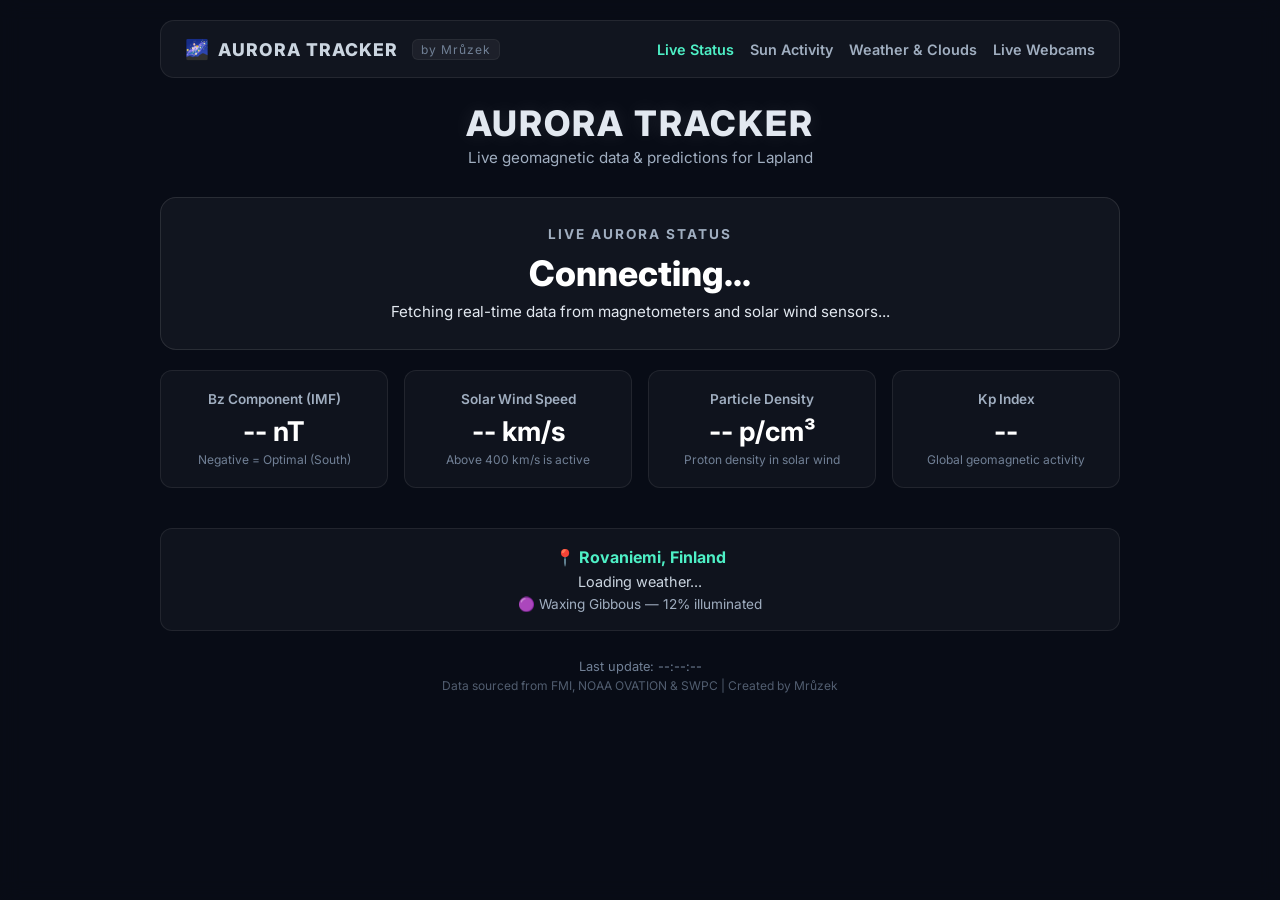
==== index.html @ f9a420ab "Add files via upload" ====
<!DOCTYPE html>
<html lang="en">
<head>
    <meta charset="UTF-8">
    <meta name="viewport" content="width=device-width, initial-scale=1.0">
    <title>Aurora Tracker | Lapland Live & Forecast</title>
    <link rel="stylesheet" href="style.css">
    <link rel="preconnect" href="https://fonts.googleapis.com">
    <link rel="preconnect" href="https://fonts.gstatic.com" crossorigin>
    <link href="https://fonts.googleapis.com/css2?family=Inter:wght@300;400;600;800&display=swap" rel="stylesheet">
</head>
<body>
    <div class="background-overlay"></div>

    <div class="app-layout">
        <nav class="navbar">
            <div class="brand">
                <span class="logo-icon">🌌</span> 
                <span>AURORA TRACKER</span>
                <span class="author-tag">by Mrůzek</span>
            </div>
            <ul class="nav-links">
                <li class="active" id="nav-aurora"><a href="#" onclick="showSection(event, 'aurora')">Live Status</a></li>
                <li id="nav-forecast"><a href="#" onclick="showSection(event, 'forecast')">Sun Activity</a></li>
                <li id="nav-weather"><a href="#" onclick="showSection(event, 'weather')">Weather & Clouds</a></li>
                <li id="nav-cameras"><a href="#" onclick="showSection(event, 'cameras')">Live Webcams</a></li>
            </ul>
        </nav>

        <main class="container">
            <!-- SECTION 1: LIVE AURORA STATUS -->
            <section id="aurora" class="page-section active">
                <header class="header">
                    <h1>AURORA TRACKER</h1>
                    <p class="subtitle">Live geomagnetic data & predictions for Lapland</p>
                </header>

                <div class="status-card" id="statusCard">
                    <h2>LIVE AURORA STATUS</h2>
                    <div class="activity-level" id="activityLevel">Connecting...</div>
                    <p class="activity-desc" id="activityDesc">Fetching real-time data from magnetometers and solar wind sensors...</p>
                </div>

                <div class="metrics-grid">
                    <div class="metric-card">
                        <h3>Bz Component (IMF)</h3>
                        <div class="value" id="bzVal">-- nT</div>
                        <span class="subtext">Negative = Optimal (South)</span>
                    </div>

                    <div class="metric-card">
                        <h3>Solar Wind Speed</h3>
                        <div class="value" id="speedVal">-- km/s</div>
                        <span class="subtext">Above 400 km/s is active</span>
                    </div>

                    <div class="metric-card">
                        <h3>Particle Density</h3>
                        <div class="value" id="densityVal">-- p/cm³</div>
                        <span class="subtext">Proton density in solar wind</span>
                    </div>

                    <div class="metric-card">
                        <h3>Kp Index</h3>
                        <div class="value" id="kpVal">--</div>
                        <span class="subtext">Global geomagnetic activity</span>
                    </div>
                </div>

                <!-- Weather & Moon widget -->
                <div class="location-widget" id="locationWidget" style="margin-top: 20px; background: rgba(255, 255, 255, 0.03); border: 1px solid rgba(255, 255, 255, 0.08); border-radius: 12px; padding: 18px; text-align: center;">
                    <div class="location-title" style="font-weight: 700; color: #4ef0c6; margin-bottom: 6px;">📍 Rovaniemi, Finland</div>
                    <div class="location-details" id="weatherInfo" style="font-size: 0.9rem; color: #cbd5e0;">Loading weather...</div>
                    <div class="moon-details" id="moonInfo" style="font-size: 0.85rem; color: #a0aec0; margin-top: 6px;">Calculating moon phase...</div>
                </div>
            </section>

            <!-- SECTION 2: SUN ACTIVITY & OVATION MAP -->
            <section id="forecast" class="page-section">
                <header class="header">
                    <h1>SUN ACTIVITY & AURORA OVAL</h1>
                    <p class="subtitle">Solar imagery and real-time auroral oval model</p>
                </header>

                <div class="forecast-card">
                    <h3>Short-Term Oval Model (30–90 Min Lead Time)</h3>
                    <p class="card-desc">Real-time auroral oval position provided by NOAA SWPC OVATION Model.</p>
                    <div class="map-container">
                        <img id="ovalMap" src="https://services.swpc.noaa.gov/images/animations/ovation/north/latest.jpg" alt="NOAA Ovation Northern Hemisphere Map" />
                    </div>
                </div>

                <div class="forecast-card" style="margin-top: 20px;">
                    <h3>Sunspot Regions (Active Areas SUVI 171)</h3>
                    <p class="card-desc">Active sunspot regions on the solar disc.</p>
                    <div class="map-container">
                        <img id="sunspotsImg" src="https://services.swpc.noaa.gov/images/animations/suvi/primary/171/latest.png" alt="Sunspot Regions" />
                    </div>
                </div>

                <div class="forecast-card" style="margin-top: 20px;">
                    <h3>Coronal Holes (GOES SUVI 195Å)</h3>
                    <p class="card-desc">Coronal holes streaming high-speed solar wind towards Earth.</p>
                    <div class="map-container">
                        <img id="coronalHolesImg" src="https://services.swpc.noaa.gov/images/animations/suvi/primary/195/latest.png" alt="Coronal Holes" />
                    </div>
                </div>
            </section>

            <!-- SECTION 3: WEATHER & CLOUDS -->
            <section id="weather" class="page-section">
                <header class="header">
                    <h1>WEATHER & CLOUD COVER</h1>
                    <p class="subtitle">Local sky visibility conditions & live cloud radar</p>
                </header>

                <div class="weather-grid">
                    <div class="metric-card large">
                        <h3>Cloud Coverage</h3>
                        <div class="value" id="cloudVal">-- %</div>
                        <span class="subtext">Clear skies required to view Northern Lights</span>
                    </div>
                    <div class="metric-card">
                        <h3>Temperature</h3>
                        <div class="value" id="tempVal">-- °C</div>
                        <span class="subtext">Ground temperature</span>
                    </div>
                    <div class="metric-card">
                        <h3>Dew Point</h3>
                        <div class="value" id="dewVal">-- °C</div>
                        <span class="subtext">Lens fogging indicator</span>
                    </div>
                </div>

                <!-- Hourly Weather Forecast -->
                <div class="forecast-card" style="margin-top: 20px;">
                    <h3 id="yrLocationTitle">Hourly forecast for your location</h3>
                    <p class="card-desc">Detailed meteorological forecast based on your current GPS position</p>
                    <div id="yrIframe" style="background: rgba(9, 13, 22, 0.6); border-radius: 10px; padding: 10px; min-height: 120px;">
                        <div class="loading-text">Loading hourly forecast...</div>
                    </div>
                </div>

                <!-- Windy Cloud Map -->
                <div class="satellite-card" style="margin-top: 20px;">
                    <h3>Live Cloud Radar (Windy)</h3>
                    <p class="card-desc" style="margin-bottom: 12px;">Real-time satellite cloud cover layer</p>
                    
                    <div class="iframe-container">
                        <iframe src="https://embed.windy.com/embed2.html?lat=66.5039&lon=25.7294&zoom=6&level=surface&overlay=clouds&product=ecmwf&menu=&message=&marker=&calendar=now&pressure=&type=map&location=coordinates&detail=&metricWind=default&metricTemp=default" title="Windy Cloud Radar" frameborder="0"></iframe>
                    </div>

                    <div class="windy-tip" style="background: rgba(255, 255, 255, 0.03); border: 1px solid rgba(255, 255, 255, 0.08); border-radius: 8px; padding: 14px; margin-top: 12px; font-size: 0.85rem; text-align: left; color: #e2e8f0;">
                        <strong>Color meaning:</strong><br>
                        ☀️ Brown / orange → clear sky (best for aurora)<br>
                        🌥️ Light gray → partly cloudy<br>
                        🌧️ Dark gray → thick low clouds
                    </div>
                </div>
            </section>

            <!-- SECTION 4: LIVE WEBCAMS -->
            <section id="cameras" class="page-section">
                <header class="header">
                    <h1>LIVE AURORA WEBCAM</h1>
                    <p class="subtitle">Watch live night sky streams from Lapland</p>
                </header>

                <div class="webcam-card main-cam-card" style="text-align: center; padding: 40px 20px;">
                    <h3>Apukka Resort Live Sky Stream</h3>
                    <p class="card-desc" style="margin: 12px 0 24px 0; color: #a0aec0;">YouTube restricts direct embedding for this live stream. Click below to watch the live feed directly on YouTube:</p>
                    
                    <a href="https://www.youtube.com/watch?v=wT8Zhh9MBEE" target="_blank" rel="noopener noreferrer" class="cam-btn" style="display: inline-block; background: #4ef0c6; color: #090d16; font-weight: 700; font-size: 1rem; padding: 14px 32px; border-radius: 10px; text-decoration: none; box-shadow: 0 0 20px rgba(78, 240, 198, 0.3);">
                        ▶ Watch Live Stream on YouTube ↗
                    </a>
                </div>

                <div class="forecast-card hub-card" style="margin-top: 20px;">
                    <h3>Want to explore more live camera angles?</h3>
                    <p class="card-desc">Check out all live webcams across Rovaniemi, Levi, Saariselkä, Kilpisjärvi and Tromsø.</p>
                    <a href="https://www.aurorawebcams.com/" target="_blank" rel="noopener noreferrer" class="cam-btn">
                        Open AuroraWebcams.com ↗
                    </a>
                </div>
            </section>

            <footer class="footer">
                <p>Last update: <span id="lastUpdate">--:--:--</span></p>
                <p class="source">Data sourced from FMI, NOAA OVATION & SWPC | Created by Mrůzek</p>
            </footer>
        </main>
    </div>

    <script src="script.js"></script>
</body>
</html>
---- style.css ----
* {
    box-sizing: border-box;
    margin: 0;
    padding: 0;
    font-family: 'Inter', sans-serif;
}

body {
    background: #090d16 url('Revontulet vuorten yllär.png') no-repeat center center fixed;
    background-size: cover;
    color: #ffffff;
    min-height: 100vh;
}

.background-overlay {
    position: fixed;
    top: 0;
    left: 0;
    width: 100%;
    height: 100%;
    background: rgba(9, 13, 22, 0.82);
    backdrop-filter: blur(10px);
    z-index: 1;
}

.app-layout {
    position: relative;
    z-index: 2;
    max-width: 1000px;
    margin: 0 auto;
    padding: 20px;
}

.navbar {
    display: flex;
    justify-content: space-between;
    align-items: center;
    padding: 16px 24px;
    background: rgba(255, 255, 255, 0.04);
    border: 1px solid rgba(255, 255, 255, 0.08);
    border-radius: 14px;
    margin-bottom: 24px;
    flex-wrap: wrap;
    gap: 12px;
}

.brand {
    display: flex;
    align-items: center;
    gap: 8px;
    font-weight: 800;
    font-size: 1.1rem;
    letter-spacing: 1px;
    color: #cbd5e0;
}

.logo-icon {
    font-size: 1.2rem;
}

.author-tag {
    font-size: 0.75rem;
    font-weight: 400;
    color: #718096;
    background: rgba(255, 255, 255, 0.05);
    padding: 2px 8px;
    border-radius: 6px;
    border: 1px solid rgba(255, 255, 255, 0.05);
    margin-left: 6px;
}

.nav-links {
    display: flex;
    list-style: none;
    gap: 16px;
}

.nav-links a {
    color: #a0aec0;
    text-decoration: none;
    font-size: 0.9rem;
    font-weight: 600;
    transition: color 0.2s;
}

.nav-links li.active a, .nav-links a:hover {
    color: #4ef0c6;
}

.page-section {
    display: none;
    flex-direction: column;
    gap: 20px;
}

.page-section.active {
    display: flex;
}

.header {
    text-align: center;
    margin-bottom: 10px;
}

.header h1 {
    font-size: 2.2rem;
    font-weight: 800;
    letter-spacing: 2px;
    color: #e2e8f0;
    text-shadow: 0 0 20px rgba(255, 255, 255, 0.1);
}

.subtitle {
    color: #a0aec0;
    font-size: 0.95rem;
    margin-top: 4px;
}

.status-card {
    background: rgba(255, 255, 255, 0.04);
    border: 1px solid rgba(255, 255, 255, 0.1);
    border-radius: 16px;
    padding: 28px;
    text-align: center;
    transition: all 0.3s ease;
}

.status-card h2 {
    font-size: 0.85rem;
    letter-spacing: 2px;
    color: #a0aec0;
    margin-bottom: 10px;
}

.activity-level {
    font-size: 2.2rem;
    font-weight: 800;
    margin-bottom: 8px;
}

.activity-desc {
    font-size: 0.95rem;
    color: #e2e8f0;
}

.status-quiet { border-color: #718096 !important; color: #cbd5e0; box-shadow: none; }
.status-good { border-color: #48bb78 !important; color: #48bb78; box-shadow: 0 0 20px rgba(72, 187, 120, 0.2); }
.status-better { border-color: #ecc94b !important; color: #ecc94b; box-shadow: 0 0 20px rgba(236, 201, 75, 0.25); }
.status-masakr { border-color: #f56565 !important; color: #f56565; box-shadow: 0 0 30px rgba(245, 101, 101, 0.4); }

.metrics-grid, .weather-grid {
    display: grid;
    grid-template-columns: repeat(auto-fit, minmax(180px, 1fr));
    gap: 16px;
}

.metric-card, .webcam-card, .satellite-card, .forecast-card {
    background: rgba(255, 255, 255, 0.03);
    border: 1px solid rgba(255, 255, 255, 0.08);
    border-radius: 12px;
    padding: 20px;
    text-align: center;
}

.metric-card.large {
    grid-column: span 2;
}

.metric-card h3, .webcam-card h3, .satellite-card h3, .forecast-card h3 {
    font-size: 0.85rem;
    color: #a0aec0;
    font-weight: 600;
    margin-bottom: 8px;
}

.webcam-card h3 {
    color: #4ef0c6;
    font-size: 1.15rem;
}

.metric-card .value {
    font-size: 1.7rem;
    font-weight: 700;
    color: #ffffff;
    margin-bottom: 4px;
}

.metric-card .subtext {
    font-size: 0.75rem;
    color: #718096;
    display: block;
}

.forecast-card h3 {
    font-size: 1.1rem;
    color: #4ef0c6;
}

.card-desc {
    font-size: 0.85rem;
    color: #a0aec0;
    margin-bottom: 12px;
}

.map-container {
    width: 100%;
    max-width: 520px;
    margin: 0 auto;
    border-radius: 12px;
    overflow: hidden;
    border: 1px solid rgba(255, 255, 255, 0.1);
}

.map-container img {
    width: 100%;
    height: auto;
    display: block;
}

.loading-text {
    color: #718096;
    font-size: 0.9rem;
    grid-column: 1 / -1;
    padding: 20px;
    text-align: center;
}

.main-cam-card {
    padding: 24px;
}

.video-container.large-video {
    position: relative;
    width: 100%;
    padding-bottom: 56.25%;
    height: 0;
    overflow: hidden;
    border-radius: 12px;
    border: 1px solid rgba(255, 255, 255, 0.15);
    margin-top: 12px;
    box-shadow: 0 0 30px rgba(0, 0, 0, 0.5);
}

.video-container iframe {
    position: absolute;
    top: 0;
    left: 0;
    width: 100%;
    height: 100%;
    border: 0;
}

.cam-btn {
    display: inline-block;
    background: #4ef0c6;
    color: #090d16;
    font-weight: 700;
    font-size: 1rem;
    padding: 14px 28px;
    border-radius: 10px;
    text-decoration: none;
    margin-top: 10px;
    transition: transform 0.2s, background 0.2s;
}

.cam-btn:hover {
    background: #38d9b1;
    transform: translateY(-2px);
}

.iframe-container {
    width: 100%;
    height: 380px;
    border-radius: 10px;
    overflow: hidden;
    margin-top: 10px;
    border: 1px solid rgba(255, 255, 255, 0.1);
}

.iframe-container iframe {
    width: 100%;
    height: 100%;
}

.footer {
    text-align: center;
    font-size: 0.8rem;
    color: #718096;
    margin-top: 28px;
}

.footer .source {
    margin-top: 4px;
    font-size: 0.75rem;
    opacity: 0.7;
}
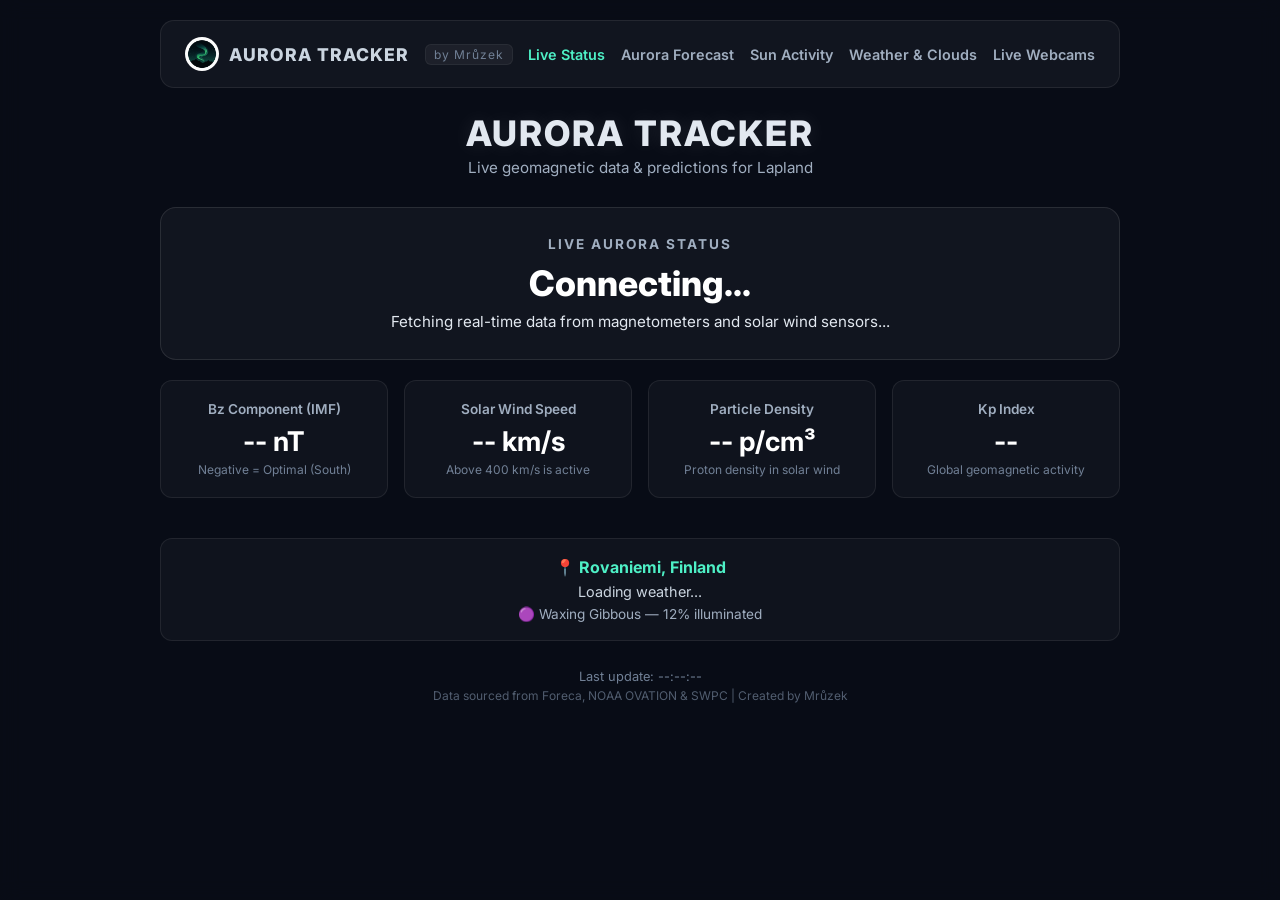
==== commit 88e6a88a: "Add files via upload" ====
--- a/index.html
+++ b/index.html
@@ -14,13 +14,14 @@
 
     <div class="app-layout">
         <nav class="navbar">
-            <div class="brand">
-                <span class="logo-icon">🌌</span> 
+            <div class="brand" style="display: flex; align-items: center; gap: 10px;">
+                <img src="logo.png" alt="Logo" style="width: 34px; height: 34px; border-radius: 50%; object-fit: cover;">
                 <span>AURORA TRACKER</span>
                 <span class="author-tag">by Mrůzek</span>
             </div>
             <ul class="nav-links">
                 <li class="active" id="nav-aurora"><a href="#" onclick="showSection(event, 'aurora')">Live Status</a></li>
+                <li id="nav-forecast-tab"><a href="#" onclick="showSection(event, 'forecast-tab')">Aurora Forecast</a></li>
                 <li id="nav-forecast"><a href="#" onclick="showSection(event, 'forecast')">Sun Activity</a></li>
                 <li id="nav-weather"><a href="#" onclick="showSection(event, 'weather')">Weather & Clouds</a></li>
                 <li id="nav-cameras"><a href="#" onclick="showSection(event, 'cameras')">Live Webcams</a></li>
@@ -69,9 +70,45 @@
 
                 <!-- Weather & Moon widget -->
                 <div class="location-widget" id="locationWidget" style="margin-top: 20px; background: rgba(255, 255, 255, 0.03); border: 1px solid rgba(255, 255, 255, 0.08); border-radius: 12px; padding: 18px; text-align: center;">
-                    <div class="location-title" style="font-weight: 700; color: #4ef0c6; margin-bottom: 6px;">📍 Rovaniemi, Finland</div>
+                    <div class="location-title" id="locationTitleMain" style="font-weight: 700; color: #4ef0c6; margin-bottom: 6px;">📍 Rovaniemi, Finland</div>
                     <div class="location-details" id="weatherInfo" style="font-size: 0.9rem; color: #cbd5e0;">Loading weather...</div>
                     <div class="moon-details" id="moonInfo" style="font-size: 0.85rem; color: #a0aec0; margin-top: 6px;">Calculating moon phase...</div>
+                </div>
+            </section>
+
+            <!-- SECTION: AURORA FORECAST & G-SCALE (Styl Aurora Scout) -->
+            <section id="forecast-tab" class="page-section">
+                <header class="header">
+                    <h1>AURORA FORECAST & G-SCALE</h1>
+                    <p class="subtitle">Hourly geomagnetic storm timeline (Aurora Scout Style)</p>
+                </header>
+
+                <div class="status-card" id="forecastStatusCard">
+                    <h2>NOAA G-SCALE FORECAST</h2>
+                    <div class="activity-level" id="forecastGLevel">Calculating...</div>
+                    <p class="activity-desc" id="forecastGDesc">Based on current planetary Kp index</p>
+                </div>
+
+                <div class="metrics-grid">
+                    <div class="metric-card">
+                        <h3>Expected Kp Index</h3>
+                        <div class="value" id="forecastKpVal">--</div>
+                        <span class="subtext">Global activity indicator</span>
+                    </div>
+                    <div class="metric-card">
+                        <h3>Storm Scale</h3>
+                        <div class="value" id="forecastScaleVal">G0</div>
+                        <span class="subtext">G1 (Minor) to G5 (Extreme)</span>
+                    </div>
+                </div>
+
+                <!-- Časová osa ve stylu Aurora Scout -->
+                <div class="forecast-card" style="margin-top: 20px;">
+                    <h3>🕒 Geomagnetic Timeline (3-Hour Blocks)</h3>
+                    <p class="card-desc">Detailed storm breakdown step-by-step</p>
+                    <div id="timelineContainer" style="display: flex; flex-direction: column; gap: 8px; margin-top: 15px;">
+                        <div class="loading-text">Loading forecast timeline...</div>
+                    </div>
                 </div>
             </section>
 
@@ -135,7 +172,7 @@
                 <!-- Hourly Weather Forecast -->
                 <div class="forecast-card" style="margin-top: 20px;">
                     <h3 id="yrLocationTitle">Hourly forecast for your location</h3>
-                    <p class="card-desc">Detailed meteorological forecast based on your current GPS position</p>
+                    <p class="card-desc" id="yrLocationSub">Detailed meteorological forecast based on your current GPS position</p>
                     <div id="yrIframe" style="background: rgba(9, 13, 22, 0.6); border-radius: 10px; padding: 10px; min-height: 120px;">
                         <div class="loading-text">Loading hourly forecast...</div>
                     </div>
@@ -186,7 +223,7 @@
 
             <footer class="footer">
                 <p>Last update: <span id="lastUpdate">--:--:--</span></p>
-                <p class="source">Data sourced from FMI, NOAA OVATION & SWPC | Created by Mrůzek</p>
+                <p class="source">Data sourced from Foreca, NOAA OVATION & SWPC | Created by Mrůzek</p>
             </footer>
         </main>
     </div>
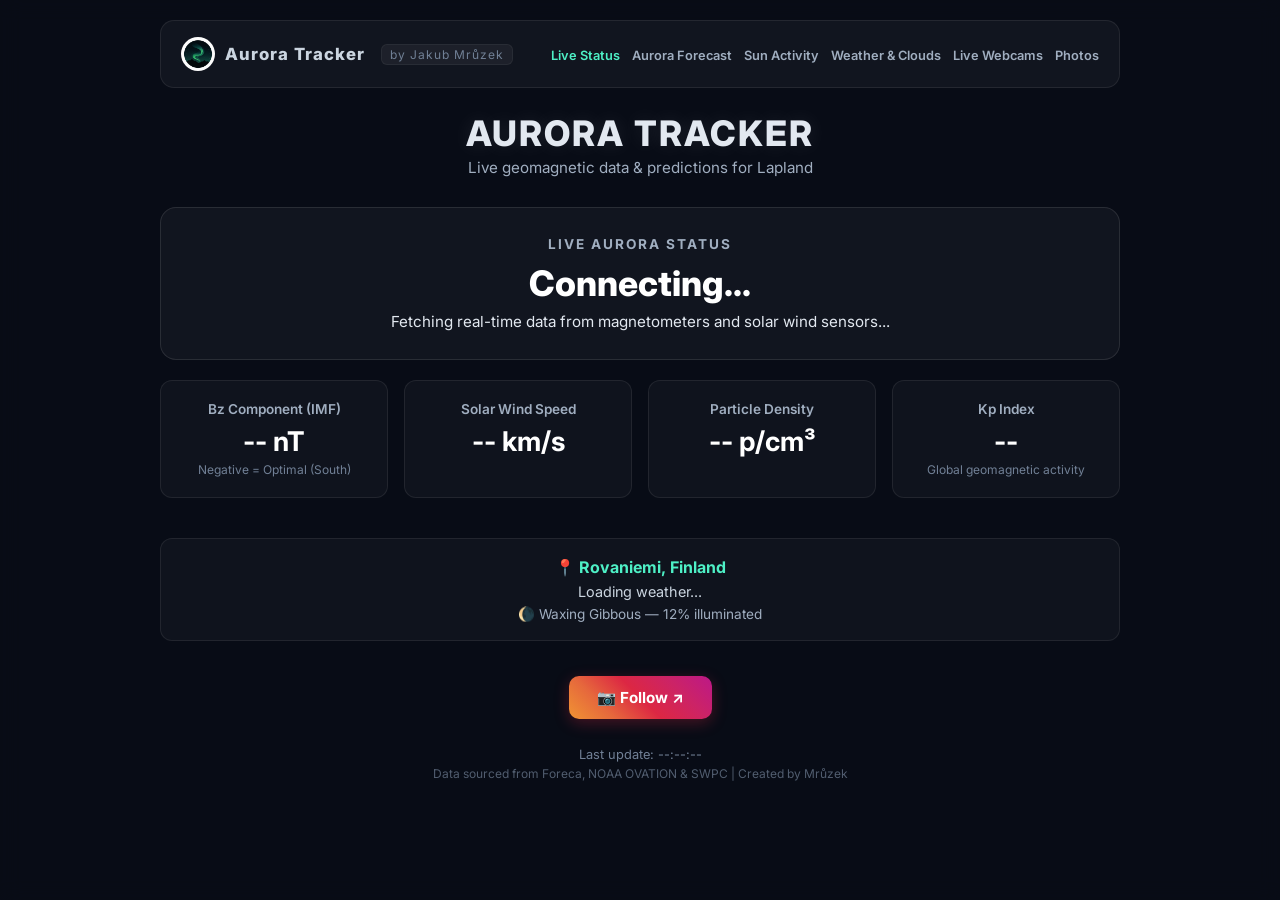
==== commit dcb5185e: "Add files via upload" ====
--- a/index.html
+++ b/index.html
@@ -3,7 +3,7 @@
 <head>
     <meta charset="UTF-8">
     <meta name="viewport" content="width=device-width, initial-scale=1.0">
-    <title>Aurora Tracker | Lapland Live & Forecast</title>
+    <title>Aurora Tracker | by Jakub Mrůzek</title>
     <link rel="stylesheet" href="style.css">
     <link rel="preconnect" href="https://fonts.googleapis.com">
     <link rel="preconnect" href="https://fonts.gstatic.com" crossorigin>
@@ -16,8 +16,8 @@
         <nav class="navbar">
             <div class="brand" style="display: flex; align-items: center; gap: 10px;">
                 <img src="logo.png" alt="Logo" style="width: 34px; height: 34px; border-radius: 50%; object-fit: cover;">
-                <span>AURORA TRACKER</span>
-                <span class="author-tag">by Mrůzek</span>
+                <span>Aurora Tracker</span>
+                <span class="author-tag">by Jakub Mrůzek</span>
             </div>
             <ul class="nav-links">
                 <li class="active" id="nav-aurora"><a href="#" onclick="showSection(event, 'aurora')">Live Status</a></li>
@@ -25,6 +25,7 @@
                 <li id="nav-forecast"><a href="#" onclick="showSection(event, 'forecast')">Sun Activity</a></li>
                 <li id="nav-weather"><a href="#" onclick="showSection(event, 'weather')">Weather & Clouds</a></li>
                 <li id="nav-cameras"><a href="#" onclick="showSection(event, 'cameras')">Live Webcams</a></li>
+                <li id="nav-gallery"><a href="#" onclick="showSection(event, 'gallery')">Photos</a></li>
             </ul>
         </nav>
 
@@ -52,13 +53,11 @@
                     <div class="metric-card">
                         <h3>Solar Wind Speed</h3>
                         <div class="value" id="speedVal">-- km/s</div>
-                        <span class="subtext">Above 400 km/s is active</span>
                     </div>
 
                     <div class="metric-card">
                         <h3>Particle Density</h3>
                         <div class="value" id="densityVal">-- p/cm³</div>
-                        <span class="subtext">Proton density in solar wind</span>
                     </div>
 
                     <div class="metric-card">
@@ -74,20 +73,21 @@
                     <div class="location-details" id="weatherInfo" style="font-size: 0.9rem; color: #cbd5e0;">Loading weather...</div>
                     <div class="moon-details" id="moonInfo" style="font-size: 0.85rem; color: #a0aec0; margin-top: 6px;">Calculating moon phase...</div>
                 </div>
-            </section>
-
-            <!-- SECTION: AURORA FORECAST & G-SCALE (Styl Aurora Scout) -->
+
+                <!-- Instagram Follow Button (pouze Follow) -->
+                <div style="text-align: center; margin-top: 15px;">
+                    <a href="https://www.instagram.com/photo_mruzek" target="_blank" rel="noopener noreferrer" class="ig-follow-btn">
+                        📷 Follow ↗
+                    </a>
+                </div>
+            </section>
+
+            <!-- SECTION: AURORA FORECAST & G-SCALE -->
             <section id="forecast-tab" class="page-section">
                 <header class="header">
                     <h1>AURORA FORECAST & G-SCALE</h1>
                     <p class="subtitle">Hourly geomagnetic storm timeline (Aurora Scout Style)</p>
                 </header>
-
-                <div class="status-card" id="forecastStatusCard">
-                    <h2>NOAA G-SCALE FORECAST</h2>
-                    <div class="activity-level" id="forecastGLevel">Calculating...</div>
-                    <p class="activity-desc" id="forecastGDesc">Based on current planetary Kp index</p>
-                </div>
 
                 <div class="metrics-grid">
                     <div class="metric-card">
@@ -100,13 +100,16 @@
                         <div class="value" id="forecastScaleVal">G0</div>
                         <span class="subtext">G1 (Minor) to G5 (Extreme)</span>
                     </div>
-                </div>
-
-                <!-- Časová osa ve stylu Aurora Scout -->
-                <div class="forecast-card" style="margin-top: 20px;">
-                    <h3>🕒 Geomagnetic Timeline (3-Hour Blocks)</h3>
-                    <p class="card-desc">Detailed storm breakdown step-by-step</p>
-                    <div id="timelineContainer" style="display: flex; flex-direction: column; gap: 8px; margin-top: 15px;">
+                    <div class="metric-card">
+                        <h3>Upcoming G storm</h3>
+                        <div class="value" id="nextG1Val" style="font-size: 1.1rem; margin-top: 6px;">--</div>
+                    </div>
+                </div>
+
+                <!-- Časová osa -->
+                <div class="forecast-card" style="margin-top: 20px;">
+                    <h3>🕒 Upcoming Events - 3 days</h3>
+                    <div id="timelineContainer" style="margin-top: 15px;">
                         <div class="loading-text">Loading forecast timeline...</div>
                     </div>
                 </div>
@@ -221,6 +224,26 @@
                 </div>
             </section>
 
+            <!-- SECTION 5: PHOTOS (JOTFORM WIDGET) -->
+            <section id="gallery" class="page-section">
+                <header class="header">
+                    <h1>PHOTOS</h1>
+                    <p class="subtitle">Live feed from @photo_mruzek</p>
+                </header>
+
+                <div class="forecast-card" style="padding: 15px; overflow: hidden;">
+                    <!-- JotForm Widget -->
+                    <div id="JFWebsiteWidget-01a18e69f88070008f8d0c785e916af234d6"></div>
+                    <script src="https://www.jotform.com/website-widgets/embed/01a18e69f88070008f8d0c785e916af234d6" defer></script>
+                </div>
+
+                <div style="text-align: center; margin-top: 15px;">
+                    <a href="https://www.instagram.com/photo_mruzek" target="_blank" rel="noopener noreferrer" class="ig-follow-btn">
+                        Explore Full Feed on Instagram ↗
+                    </a>
+                </div>
+            </section>
+
             <footer class="footer">
                 <p>Last update: <span id="lastUpdate">--:--:--</span></p>
                 <p class="source">Data sourced from Foreca, NOAA OVATION & SWPC | Created by Mrůzek</p>
--- a/style.css
+++ b/style.css
@@ -35,12 +35,12 @@
     display: flex;
     justify-content: space-between;
     align-items: center;
-    padding: 16px 24px;
+    padding: 16px 20px;
     background: rgba(255, 255, 255, 0.04);
     border: 1px solid rgba(255, 255, 255, 0.08);
     border-radius: 14px;
     margin-bottom: 24px;
-    flex-wrap: wrap;
+    flex-wrap: nowrap;
     gap: 12px;
 }
 
@@ -49,9 +49,10 @@
     align-items: center;
     gap: 8px;
     font-weight: 800;
-    font-size: 1.1rem;
+    font-size: 1.05rem;
     letter-spacing: 1px;
     color: #cbd5e0;
+    flex-shrink: 0;
 }
 
 .logo-icon {
@@ -72,15 +73,18 @@
 .nav-links {
     display: flex;
     list-style: none;
-    gap: 16px;
+    gap: 12px;
+    flex-wrap: nowrap;
+    align-items: center;
 }
 
 .nav-links a {
     color: #a0aec0;
     text-decoration: none;
-    font-size: 0.9rem;
+    font-size: 0.8rem;
     font-weight: 600;
     transition: color 0.2s;
+    white-space: nowrap;
 }
 
 .nav-links li.active a, .nav-links a:hover {
@@ -196,10 +200,78 @@
     color: #4ef0c6;
 }
 
-.card-desc {
+/* Instagram Follow Button v IG stylu */
+.ig-follow-btn {
+    display: inline-block;
+    background: linear-gradient(45deg, #f09433 0%, #e6683c 25%, #dc2743 50%, #cc2366 75%, #bc1888 100%);
+    color: #ffffff;
+    font-weight: 700;
+    font-size: 0.95rem;
+    padding: 12px 28px;
+    border-radius: 10px;
+    text-decoration: none;
+    box-shadow: 0 4px 15px rgba(220, 39, 67, 0.3);
+    transition: transform 0.2s ease, opacity 0.2s ease;
+}
+
+.ig-follow-btn:hover {
+    transform: translateY(-2px);
+    opacity: 0.92;
+}
+
+/* Styly pro Aurora Scout Timeline */
+.scout-timeline {
+    position: relative;
+    background: rgba(0, 0, 0, 0.2);
+    border-radius: 8px;
+    overflow: hidden;
+}
+
+.scout-day-header {
+    display: flex;
+    justify-content: space-between;
+    align-items: center;
+    background: rgba(255, 255, 255, 0.05);
+    padding: 10px 16px;
+    font-weight: 700;
+    font-size: 0.95rem;
+    color: #e2e8f0;
+    border-bottom: 1px solid rgba(255, 255, 255, 0.08);
+    border-top: 1px solid rgba(255, 255, 255, 0.08);
+}
+
+.scout-moon-header {
     font-size: 0.85rem;
-    color: #a0aec0;
-    margin-bottom: 12px;
+    color: #4ef0c6;
+    font-weight: 600;
+}
+
+.scout-row {
+    position: relative;
+    display: flex;
+    align-items: center;
+    padding: 10px 16px;
+    border-bottom: 1px solid rgba(255, 255, 255, 0.04);
+    font-size: 0.9rem;
+}
+
+.scout-time-col {
+    display: flex;
+    align-items: center;
+    gap: 12px;
+    width: 100px;
+    z-index: 1;
+}
+
+.scout-time {
+    color: #a0aec0;
+    font-weight: 600;
+    font-size: 0.85rem;
+}
+
+.scout-desc-col {
+    flex-grow: 1;
+    color: #e2e8f0;
 }
 
 .map-container {
@@ -227,27 +299,6 @@
 
 .main-cam-card {
     padding: 24px;
-}
-
-.video-container.large-video {
-    position: relative;
-    width: 100%;
-    padding-bottom: 56.25%;
-    height: 0;
-    overflow: hidden;
-    border-radius: 12px;
-    border: 1px solid rgba(255, 255, 255, 0.15);
-    margin-top: 12px;
-    box-shadow: 0 0 30px rgba(0, 0, 0, 0.5);
-}
-
-.video-container iframe {
-    position: absolute;
-    top: 0;
-    left: 0;
-    width: 100%;
-    height: 100%;
-    border: 0;
 }
 
 .cam-btn {
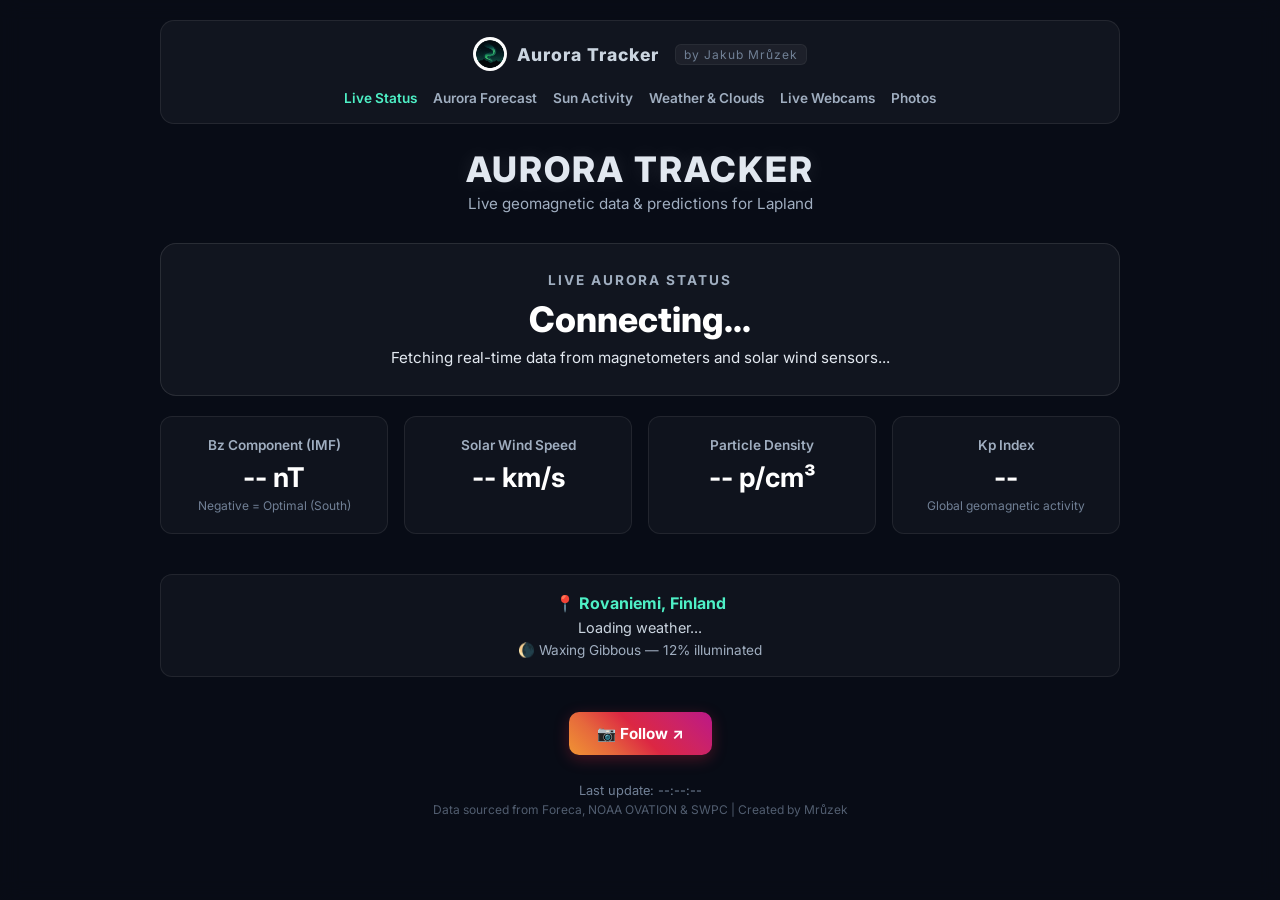
==== commit 12bff036: "Add files via upload" ====
--- a/index.html
+++ b/index.html
@@ -14,12 +14,22 @@
 
     <div class="app-layout">
         <nav class="navbar">
-            <div class="brand" style="display: flex; align-items: center; gap: 10px;">
-                <img src="logo.png" alt="Logo" style="width: 34px; height: 34px; border-radius: 50%; object-fit: cover;">
-                <span>Aurora Tracker</span>
-                <span class="author-tag">by Jakub Mrůzek</span>
+            <!-- Horní řádek s logem uprostřed a hamburgerem na mobilu -->
+            <div class="navbar-top-row">
+                <div class="brand-center">
+                    <img src="logo.png" alt="Logo" style="width: 34px; height: 34px; border-radius: 50%; object-fit: cover;">
+                    <span>Aurora Tracker</span>
+                    <span class="author-tag">by Jakub Mrůzek</span>
+                </div>
+                <button class="menu-toggle" onclick="toggleMenu()" aria-label="Toggle Menu">
+                    <span></span>
+                    <span></span>
+                    <span></span>
+                </button>
             </div>
-            <ul class="nav-links">
+            
+            <!-- Záložky pod logem -->
+            <ul class="nav-links" id="navLinks">
                 <li class="active" id="nav-aurora"><a href="#" onclick="showSection(event, 'aurora')">Live Status</a></li>
                 <li id="nav-forecast-tab"><a href="#" onclick="showSection(event, 'forecast-tab')">Aurora Forecast</a></li>
                 <li id="nav-forecast"><a href="#" onclick="showSection(event, 'forecast')">Sun Activity</a></li>
@@ -74,7 +84,7 @@
                     <div class="moon-details" id="moonInfo" style="font-size: 0.85rem; color: #a0aec0; margin-top: 6px;">Calculating moon phase...</div>
                 </div>
 
-                <!-- Instagram Follow Button (pouze Follow) -->
+                <!-- Instagram Follow Button -->
                 <div style="text-align: center; margin-top: 15px;">
                     <a href="https://www.instagram.com/photo_mruzek" target="_blank" rel="noopener noreferrer" class="ig-follow-btn">
                         📷 Follow ↗
--- a/style.css
+++ b/style.css
@@ -33,30 +33,31 @@
 
 .navbar {
     display: flex;
-    justify-content: space-between;
-    align-items: center;
+    flex-direction: column;
     padding: 16px 20px;
     background: rgba(255, 255, 255, 0.04);
     border: 1px solid rgba(255, 255, 255, 0.08);
     border-radius: 14px;
     margin-bottom: 24px;
-    flex-wrap: nowrap;
-    gap: 12px;
-}
-
-.brand {
-    display: flex;
-    align-items: center;
-    gap: 8px;
+    gap: 16px;
+}
+
+.navbar-top-row {
+    position: relative;
+    display: flex;
+    justify-content: center; /* Vycentrování loga a názvu doprostřed */
+    align-items: center;
+    width: 100%;
+}
+
+.brand-center {
+    display: flex;
+    align-items: center;
+    gap: 10px;
     font-weight: 800;
-    font-size: 1.05rem;
+    font-size: 1.1rem;
     letter-spacing: 1px;
     color: #cbd5e0;
-    flex-shrink: 0;
-}
-
-.logo-icon {
-    font-size: 1.2rem;
 }
 
 .author-tag {
@@ -70,18 +71,42 @@
     margin-left: 6px;
 }
 
+/* Hamburger tlačítko vpravo od vycentrovaného loga */
+.menu-toggle {
+    display: none;
+    position: absolute;
+    right: 0;
+    flex-direction: column;
+    justify-content: space-between;
+    width: 28px;
+    height: 21px;
+    background: transparent;
+    border: none;
+    cursor: pointer;
+    padding: 0;
+    z-index: 10;
+}
+
+.menu-toggle span {
+    width: 100%;
+    height: 3px;
+    background: #4ef0c6;
+    border-radius: 3px;
+    transition: all 0.3s ease;
+}
+
 .nav-links {
     display: flex;
     list-style: none;
-    gap: 12px;
-    flex-wrap: nowrap;
-    align-items: center;
+    gap: 16px;
+    align-items: center;
+    justify-content: center; /* Záložky hezky uprostřed pod logem */
 }
 
 .nav-links a {
     color: #a0aec0;
     text-decoration: none;
-    font-size: 0.8rem;
+    font-size: 0.85rem;
     font-weight: 600;
     transition: color 0.2s;
     white-space: nowrap;
@@ -89,6 +114,32 @@
 
 .nav-links li.active a, .nav-links a:hover {
     color: #4ef0c6;
+}
+
+/* Responzivní chování pro mobily */
+@media (max-width: 850px) {
+    .menu-toggle {
+        display: flex;
+    }
+
+    .nav-links {
+        display: none;
+        flex-direction: column;
+        width: 100%;
+        gap: 12px;
+        padding-top: 12px;
+        border-top: 1px solid rgba(255, 255, 255, 0.08);
+        text-align: center;
+    }
+
+    .nav-links.show {
+        display: flex;
+    }
+
+    .nav-links li {
+        width: 100%;
+        padding: 6px 0;
+    }
 }
 
 .page-section {
